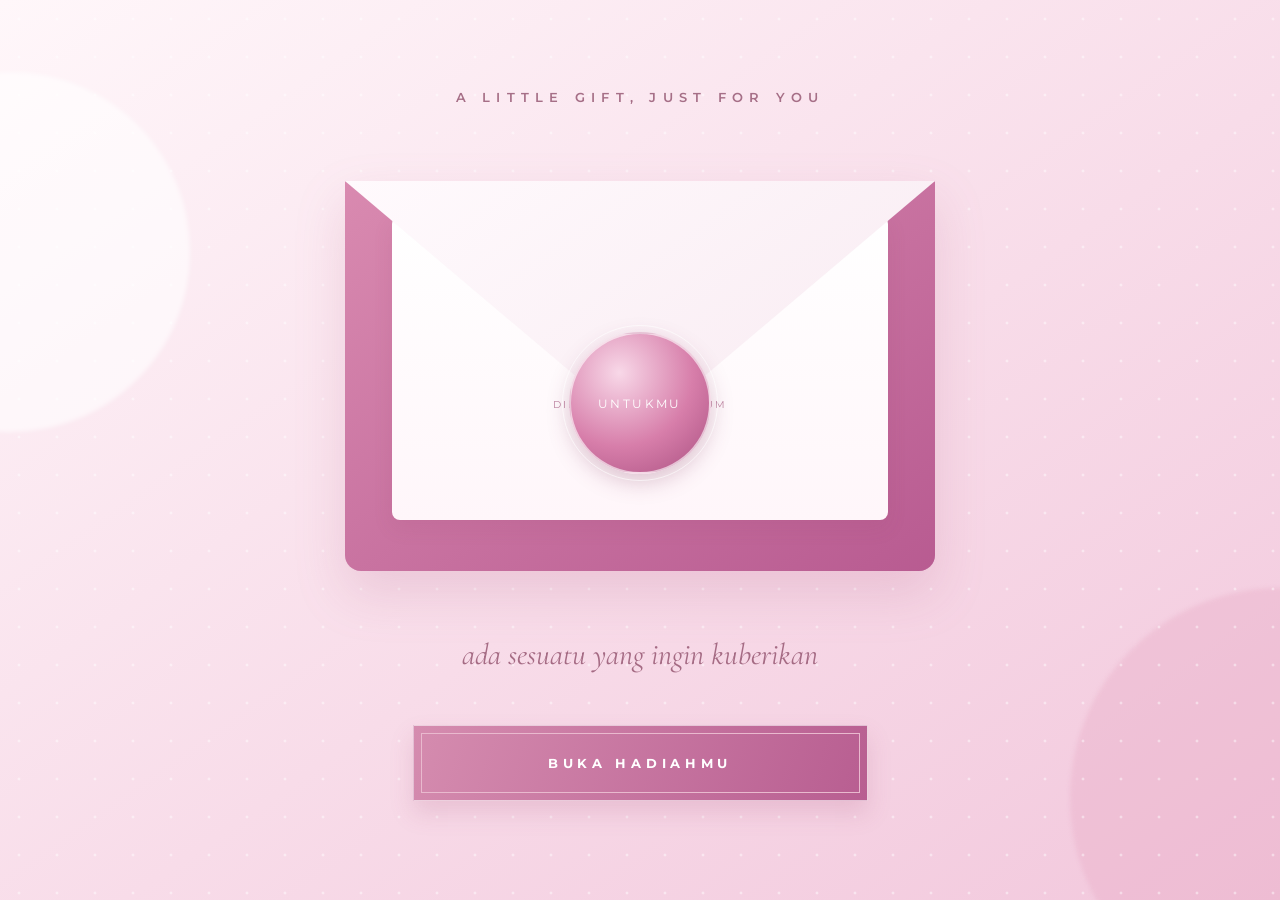
==== prank/index.html @ 8ada9871 "Add standalone pink envelope prank website" ====
<!doctype html>
<html lang="id">
<head>
<meta charset="utf-8">
<meta name="viewport" content="width=device-width,initial-scale=1,viewport-fit=cover">
<meta name="theme-color" content="#f8dce8">
<title>A Little Gift, Just for You</title>
<link rel="preconnect" href="https://fonts.googleapis.com">
<link rel="preconnect" href="https://fonts.gstatic.com" crossorigin>
<link href="https://fonts.googleapis.com/css2?family=Cormorant+Garamond:ital,wght@0,400;0,500;1,400;1,500&family=Montserrat:wght@400;500;600;700&display=swap" rel="stylesheet">
<style>
:root{--pink:#d985ad;--deep:#a94e80;--ink:#87556c;--paper:#fff8fb}
*{box-sizing:border-box}
html,body{margin:0;min-height:100%;width:100%;overflow-x:hidden}
body{font-family:Montserrat,Arial,sans-serif;color:var(--ink);background:linear-gradient(145deg,#fff7fa,#f8dce9 55%,#f2c7dc);min-height:100svh}
button{font:inherit}
.page{min-height:100svh;display:grid;place-items:center;padding:38px 20px 48px;position:relative;isolation:isolate;overflow:hidden}
.page:before,.page:after{content:"";position:absolute;z-index:-1;border-radius:50%;filter:blur(2px);pointer-events:none}
.page:before{width:360px;height:360px;left:-170px;top:8%;background:#fff9}
.page:after{width:420px;height:420px;right:-210px;bottom:-12%;background:#e7a9c455}
.glow{position:absolute;inset:0;pointer-events:none;background-image:radial-gradient(#fff 1px,transparent 1.8px);background-size:38px 38px;opacity:.45}
.wrap{width:min(590px,100%);text-align:center;position:relative;z-index:1}
.kicker{font-size:clamp(10px,2.5vw,13px);font-weight:600;letter-spacing:.48em;color:#a66f87;margin:0 0 76px 0}
.envelope{height:clamp(260px,62vw,390px);width:100%;position:relative;filter:drop-shadow(0 22px 25px #a64d7829);perspective:900px}
.env-back{position:absolute;inset:0;border-radius:0 0 16px 16px;background:linear-gradient(145deg,#e9a9c8,#bd6697);box-shadow:inset 0 0 0 1px #fff8}
.env-front{position:absolute;inset:0;border-radius:0 0 16px 16px;overflow:hidden;background:linear-gradient(145deg,#d98ab0,#b85b91);clip-path:polygon(0 0,50% 58%,100% 0,100% 100%,0 100%)}
.env-flap{position:absolute;inset:0 0 auto;height:64%;background:linear-gradient(145deg,#fffafd,#f8eaf1);clip-path:polygon(0 0,100% 0,50% 100%);transform-origin:top;transition:transform .85s cubic-bezier(.2,.75,.2,1);z-index:4;filter:drop-shadow(0 5px 4px #8e3e6920)}
.letter{position:absolute;left:8%;right:8%;top:9%;height:78%;border-radius:8px;background:linear-gradient(#fff,#fff6fa);box-shadow:0 8px 20px #8f42641c;display:flex;flex-direction:column;align-items:center;justify-content:center;gap:10px;transition:transform .9s cubic-bezier(.2,.75,.2,1);z-index:2}
.letter small{letter-spacing:.25em;font-size:9px;color:#bd83a0}
.letter strong{font:italic 34px "Cormorant Garamond",serif;color:#a9517f}
.letter span{font:10px Montserrat,sans-serif;letter-spacing:.18em;color:#bd83a0}
.seal{position:absolute;z-index:5;left:50%;top:57%;transform:translate(-50%,-50%);width:clamp(112px,20vw,142px);aspect-ratio:1;border-radius:50%;display:grid;place-items:center;color:white;font-size:12px;letter-spacing:.2em;background:radial-gradient(circle at 35% 28%,#f8d8e8,#d77eaa 55%,#a94f80);border:2px solid #fff9;outline:1px solid #fff9;outline-offset:6px;box-shadow:0 8px 22px #7d315a42;z-index:6;transition:opacity .35s,transform .5s}
.envelope.open .env-flap{transform:rotateX(180deg);z-index:1}
.envelope.open .letter{transform:translateY(-43%);transition-delay:.18s}
.envelope.open .seal{opacity:0;transform:translate(-50%,-50%) scale(.5)}
.hint{font:italic clamp(21px,5vw,30px) "Cormorant Garamond",serif;color:#a56b84;margin:65px 0 52px}
.primary{width:min(455px,100%);min-height:76px;padding:16px 22px;border:1px solid #fff9;outline:1px solid #e9b9ce;outline-offset:-9px;background:linear-gradient(110deg,#d58caf,#b85e91);box-shadow:0 12px 22px #a64e792b;color:#fff;font-size:13px;font-weight:700;letter-spacing:.36em;cursor:pointer;transition:transform .2s,filter .2s}
.primary:active{transform:translateY(2px) scale(.99)}
.primary:focus-visible,.again:focus-visible{outline:3px solid #8e3e69;outline-offset:4px}
.reveal{display:none;position:fixed;inset:0;z-index:10;place-items:center;padding:24px;background:radial-gradient(circle at 50% 40%,#fff8fc 0,#f4c6dc 50%,#d987b0 100%);opacity:0}
.reveal.show{display:grid;animation:revealIn .55s ease forwards}
@keyframes revealIn{to{opacity:1}}
.reveal-card{width:min(480px,100%);text-align:center;padding:25px 20px 28px;border:1px solid #fff9;background:#fff8fbe8;box-shadow:0 20px 55px #813b602c;border-radius:10px;transform:scale(.82) rotate(-2deg);animation:pop .65s .1s cubic-bezier(.2,1.4,.4,1) forwards}
@keyframes pop{to{transform:scale(1) rotate(0)}}
.reveal-kicker{font-size:10px;letter-spacing:.35em;color:#a56b84}
.hand{width:min(260px,70vw);height:260px;margin:8px auto 0;display:block;filter:drop-shadow(0 12px 8px #8e3e6933)}
.reveal h1{font:italic 42px "Cormorant Garamond",serif;color:#a94e80;margin:0 0 3px}
.reveal p{font-size:13px;line-height:1.7;color:#94647b;margin:0 auto 18px}
.again{border:1px solid #dca5bf;background:#fff;color:#a94e80;padding:12px 20px;font-size:10px;font-weight:700;letter-spacing:.2em;cursor:pointer}
.confetti{position:absolute;inset:0;overflow:hidden;pointer-events:none}
.confetti i{position:absolute;top:-20px;width:7px;height:13px;background:#fff;border-radius:2px;animation:fall 2.8s linear infinite}
.confetti i:nth-child(3n){background:#b75c91}.confetti i:nth-child(3n+1){background:#f5c7dc}
@keyframes fall{to{transform:translateY(110vh) rotate(720deg)}}
@media(max-width:420px){.kicker{margin-bottom:58px}.hint{margin:52px 0 42px}.primary{min-height:68px;font-size:11px}.envelope{height:270px}.reveal h1{font-size:36px}}
@media(prefers-reduced-motion:reduce){*,*:before,*:after{animation-duration:.01ms!important;animation-iteration-count:1!important;scroll-behavior:auto!important;transition-duration:.01ms!important}}
</style>
</head>
<body>
<main class="page">
 <div class="glow" aria-hidden="true"></div>
 <section class="wrap" aria-label="Hadiah rahasia">
  <p class="kicker">A LITTLE GIFT, JUST FOR YOU</p>
  <div class="envelope" id="envelope">
   <div class="env-back"></div>
   <div class="letter"><small>SEBUAH KEJUTAN KECIL</small><strong>Untukmu</strong><span>DIBUKA DENGAN SENYUM</span></div>
   <div class="env-front"></div><div class="env-flap"></div>
   <div class="seal">UNTUKMU</div>
  </div>
  <p class="hint" id="hint">ada sesuatu yang ingin kuberikan</p>
  <button class="primary" id="open" type="button">BUKA HADIAHMU</button>
 </section>
</main>
<section class="reveal" id="reveal" role="dialog" aria-modal="true" aria-labelledby="revealTitle">
 <div class="confetti" aria-hidden="true"><i style="left:5%;animation-delay:.1s"></i><i style="left:13%;animation-delay:.8s"></i><i style="left:23%;animation-delay:.4s"></i><i style="left:34%;animation-delay:1.2s"></i><i style="left:47%;animation-delay:.2s"></i><i style="left:58%;animation-delay:1s"></i><i style="left:69%;animation-delay:.5s"></i><i style="left:81%;animation-delay:1.4s"></i><i style="left:93%;animation-delay:.3s"></i></div>
 <div class="reveal-card">
  <div class="reveal-kicker">SURPRISE! TERTIPU KAMU 🤭</div>
  <svg class="hand" viewBox="0 0 260 260" role="img" aria-label="Ilustrasi tangan memberi jari tengah">
   <defs><linearGradient id="skin" x1="0" y1="0" x2="1" y2="1"><stop stop-color="#ffd8c9"/><stop offset="1" stop-color="#e99b91"/></linearGradient></defs>
   <path d="M82 226 Q65 218 62 196 L50 145 Q46 127 61 121 Q76 116 83 134 L96 165 L95 38 Q95 17 113 17 Q132 17 132 39 L133 133 L139 68 Q141 49 158 51 Q176 53 173 73 L165 139 L177 98 Q184 81 200 88 Q215 95 207 114 L190 166 L203 145 Q214 130 227 142 Q239 153 226 170 L197 220 Q185 241 160 243 L112 245 Q93 244 82 226Z" fill="url(#skin)" stroke="#b86b70" stroke-width="5" stroke-linejoin="round"/>
   <path d="M101 38 Q103 25 114 26 Q125 27 125 40" fill="none" stroke="#fff0e9" stroke-width="5" stroke-linecap="round"/>
   <path d="M143 69 Q146 59 157 61" fill="none" stroke="#fff0e9" stroke-width="4" stroke-linecap="round"/>
   <path d="M187 105 Q192 97 201 102" fill="none" stroke="#fff0e9" stroke-width="4" stroke-linecap="round"/>
   <path d="M75 144 Q81 152 84 163" fill="none" stroke="#d98983" stroke-width="4" stroke-linecap="round"/>
  </svg>
  <h1 id="revealTitle">HAHAHA KENA PRANK! 💗</h1>
  <p>Kirain dapat hadiah spesial, ya? EHH malah dapat salam satu jari. Jangan marah, bercanda doang! 😭</p>
  <button class="again" id="again" type="button">ULANGI PRANK-NYA</button>
 </div>
</section>
<script>
const envelope=document.getElementById('envelope');
const openButton=document.getElementById('open');
const reveal=document.getElementById('reveal');
const hint=document.getElementById('hint');
let opened=false;
openButton.addEventListener('click',()=>{
 if(opened)return;
 opened=true;
 envelope.classList.add('open');
 hint.textContent='sebentar... ada kejutan untukmu';
 openButton.textContent='MENYIAPKAN KEJUTAN...';
 openButton.disabled=true;
 window.setTimeout(()=>reveal.classList.add('show'),950);
});
function resetPrank(){
 reveal.classList.remove('show');
 envelope.classList.remove('open');
 hint.textContent='ada sesuatu yang ingin kuberikan';
 openButton.textContent='BUKA HADIAHMU';
 openButton.disabled=false;
 opened=false;
}
document.getElementById('again').addEventListener('click',resetPrank);
document.addEventListener('keydown',e=>{if(e.key==='Escape'&&reveal.classList.contains('show'))resetPrank()});
</script>
</body>
</html>
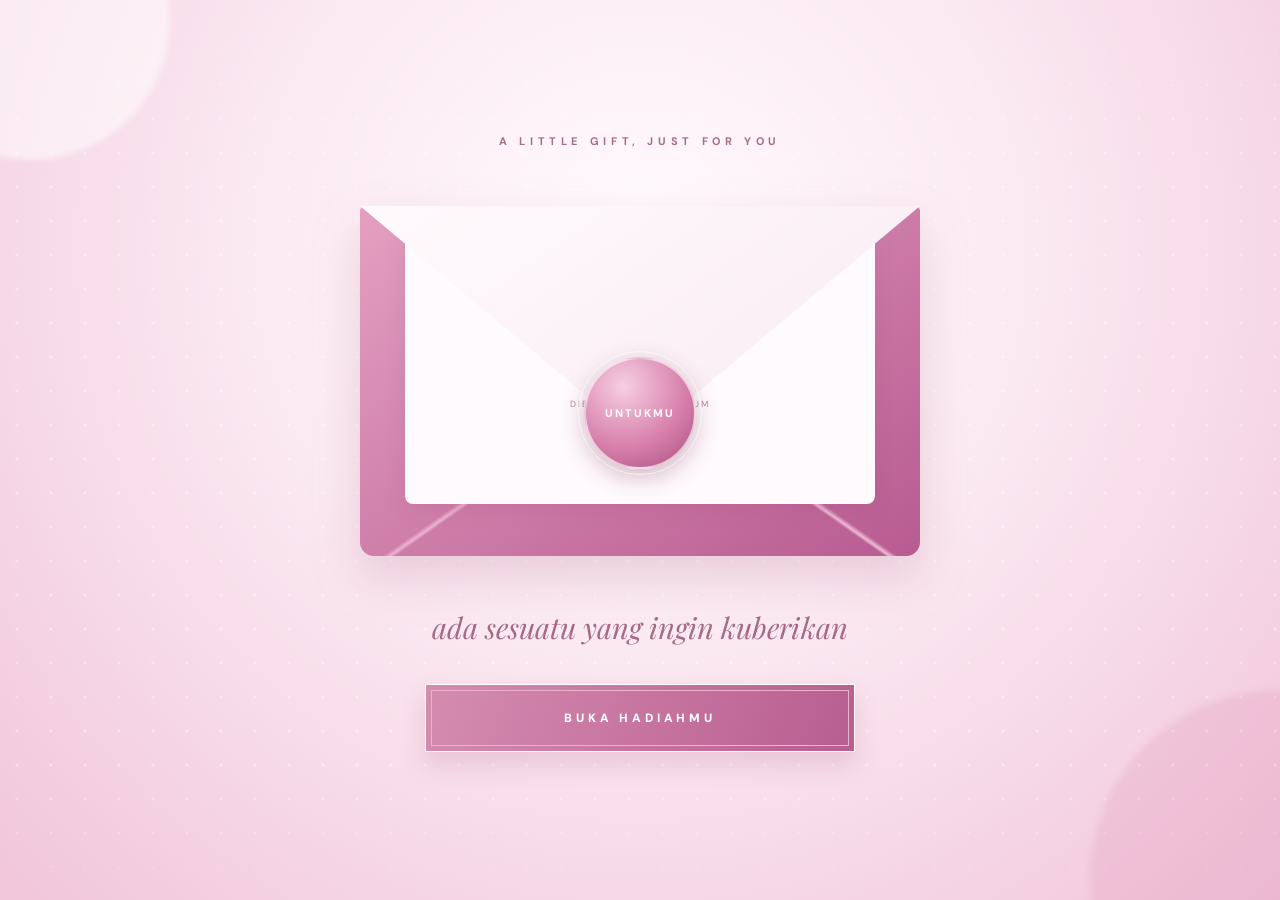
==== commit 202ee2e2: "Polish prank gift page and make reveal clearer" ====
--- a/prank/index.html
+++ b/prank/index.html
@@ -1,117 +1,64 @@
 <!doctype html>
 <html lang="id">
 <head>
-<meta charset="utf-8">
-<meta name="viewport" content="width=device-width,initial-scale=1,viewport-fit=cover">
-<meta name="theme-color" content="#f8dce8">
-<title>A Little Gift, Just for You</title>
-<link rel="preconnect" href="https://fonts.googleapis.com">
-<link rel="preconnect" href="https://fonts.gstatic.com" crossorigin>
-<link href="https://fonts.googleapis.com/css2?family=Cormorant+Garamond:ital,wght@0,400;0,500;1,400;1,500&family=Montserrat:wght@400;500;600;700&display=swap" rel="stylesheet">
+<meta charset="utf-8"><meta name="viewport" content="width=device-width,initial-scale=1,viewport-fit=cover">
+<meta name="theme-color" content="#f8dce8"><title>A Little Gift For You</title>
+<link rel="preconnect" href="https://fonts.googleapis.com"><link rel="preconnect" href="https://fonts.gstatic.com" crossorigin>
+<link href="https://fonts.googleapis.com/css2?family=DM+Sans:wght@400;500;600;700;800&family=Playfair+Display:ital,wght@0,500;0,600;1,500&display=swap" rel="stylesheet">
 <style>
-:root{--pink:#d985ad;--deep:#a94e80;--ink:#87556c;--paper:#fff8fb}
-*{box-sizing:border-box}
-html,body{margin:0;min-height:100%;width:100%;overflow-x:hidden}
-body{font-family:Montserrat,Arial,sans-serif;color:var(--ink);background:linear-gradient(145deg,#fff7fa,#f8dce9 55%,#f2c7dc);min-height:100svh}
-button{font:inherit}
-.page{min-height:100svh;display:grid;place-items:center;padding:38px 20px 48px;position:relative;isolation:isolate;overflow:hidden}
-.page:before,.page:after{content:"";position:absolute;z-index:-1;border-radius:50%;filter:blur(2px);pointer-events:none}
-.page:before{width:360px;height:360px;left:-170px;top:8%;background:#fff9}
-.page:after{width:420px;height:420px;right:-210px;bottom:-12%;background:#e7a9c455}
-.glow{position:absolute;inset:0;pointer-events:none;background-image:radial-gradient(#fff 1px,transparent 1.8px);background-size:38px 38px;opacity:.45}
-.wrap{width:min(590px,100%);text-align:center;position:relative;z-index:1}
-.kicker{font-size:clamp(10px,2.5vw,13px);font-weight:600;letter-spacing:.48em;color:#a66f87;margin:0 0 76px 0}
-.envelope{height:clamp(260px,62vw,390px);width:100%;position:relative;filter:drop-shadow(0 22px 25px #a64d7829);perspective:900px}
-.env-back{position:absolute;inset:0;border-radius:0 0 16px 16px;background:linear-gradient(145deg,#e9a9c8,#bd6697);box-shadow:inset 0 0 0 1px #fff8}
-.env-front{position:absolute;inset:0;border-radius:0 0 16px 16px;overflow:hidden;background:linear-gradient(145deg,#d98ab0,#b85b91);clip-path:polygon(0 0,50% 58%,100% 0,100% 100%,0 100%)}
-.env-flap{position:absolute;inset:0 0 auto;height:64%;background:linear-gradient(145deg,#fffafd,#f8eaf1);clip-path:polygon(0 0,100% 0,50% 100%);transform-origin:top;transition:transform .85s cubic-bezier(.2,.75,.2,1);z-index:4;filter:drop-shadow(0 5px 4px #8e3e6920)}
-.letter{position:absolute;left:8%;right:8%;top:9%;height:78%;border-radius:8px;background:linear-gradient(#fff,#fff6fa);box-shadow:0 8px 20px #8f42641c;display:flex;flex-direction:column;align-items:center;justify-content:center;gap:10px;transition:transform .9s cubic-bezier(.2,.75,.2,1);z-index:2}
-.letter small{letter-spacing:.25em;font-size:9px;color:#bd83a0}
-.letter strong{font:italic 34px "Cormorant Garamond",serif;color:#a9517f}
-.letter span{font:10px Montserrat,sans-serif;letter-spacing:.18em;color:#bd83a0}
-.seal{position:absolute;z-index:5;left:50%;top:57%;transform:translate(-50%,-50%);width:clamp(112px,20vw,142px);aspect-ratio:1;border-radius:50%;display:grid;place-items:center;color:white;font-size:12px;letter-spacing:.2em;background:radial-gradient(circle at 35% 28%,#f8d8e8,#d77eaa 55%,#a94f80);border:2px solid #fff9;outline:1px solid #fff9;outline-offset:6px;box-shadow:0 8px 22px #7d315a42;z-index:6;transition:opacity .35s,transform .5s}
-.envelope.open .env-flap{transform:rotateX(180deg);z-index:1}
-.envelope.open .letter{transform:translateY(-43%);transition-delay:.18s}
-.envelope.open .seal{opacity:0;transform:translate(-50%,-50%) scale(.5)}
-.hint{font:italic clamp(21px,5vw,30px) "Cormorant Garamond",serif;color:#a56b84;margin:65px 0 52px}
-.primary{width:min(455px,100%);min-height:76px;padding:16px 22px;border:1px solid #fff9;outline:1px solid #e9b9ce;outline-offset:-9px;background:linear-gradient(110deg,#d58caf,#b85e91);box-shadow:0 12px 22px #a64e792b;color:#fff;font-size:13px;font-weight:700;letter-spacing:.36em;cursor:pointer;transition:transform .2s,filter .2s}
-.primary:active{transform:translateY(2px) scale(.99)}
-.primary:focus-visible,.again:focus-visible{outline:3px solid #8e3e69;outline-offset:4px}
-.reveal{display:none;position:fixed;inset:0;z-index:10;place-items:center;padding:24px;background:radial-gradient(circle at 50% 40%,#fff8fc 0,#f4c6dc 50%,#d987b0 100%);opacity:0}
-.reveal.show{display:grid;animation:revealIn .55s ease forwards}
-@keyframes revealIn{to{opacity:1}}
-.reveal-card{width:min(480px,100%);text-align:center;padding:25px 20px 28px;border:1px solid #fff9;background:#fff8fbe8;box-shadow:0 20px 55px #813b602c;border-radius:10px;transform:scale(.82) rotate(-2deg);animation:pop .65s .1s cubic-bezier(.2,1.4,.4,1) forwards}
-@keyframes pop{to{transform:scale(1) rotate(0)}}
-.reveal-kicker{font-size:10px;letter-spacing:.35em;color:#a56b84}
-.hand{width:min(260px,70vw);height:260px;margin:8px auto 0;display:block;filter:drop-shadow(0 12px 8px #8e3e6933)}
-.reveal h1{font:italic 42px "Cormorant Garamond",serif;color:#a94e80;margin:0 0 3px}
-.reveal p{font-size:13px;line-height:1.7;color:#94647b;margin:0 auto 18px}
-.again{border:1px solid #dca5bf;background:#fff;color:#a94e80;padding:12px 20px;font-size:10px;font-weight:700;letter-spacing:.2em;cursor:pointer}
-.confetti{position:absolute;inset:0;overflow:hidden;pointer-events:none}
-.confetti i{position:absolute;top:-20px;width:7px;height:13px;background:#fff;border-radius:2px;animation:fall 2.8s linear infinite}
-.confetti i:nth-child(3n){background:#b75c91}.confetti i:nth-child(3n+1){background:#f5c7dc}
-@keyframes fall{to{transform:translateY(110vh) rotate(720deg)}}
-@media(max-width:420px){.kicker{margin-bottom:58px}.hint{margin:52px 0 42px}.primary{min-height:68px;font-size:11px}.envelope{height:270px}.reveal h1{font-size:36px}}
-@media(prefers-reduced-motion:reduce){*,*:before,*:after{animation-duration:.01ms!important;animation-iteration-count:1!important;scroll-behavior:auto!important;transition-duration:.01ms!important}}
-</style>
-</head>
+:root{--rose:#d77eaa;--berry:#9c3f70;--ink:#75465d}
+*{box-sizing:border-box}html,body{margin:0;min-height:100%;width:100%}body{font-family:"DM Sans",sans-serif;color:var(--ink);background:#f8dce8;overflow-x:hidden}button{font:inherit}
+.page{min-height:100svh;display:grid;place-items:center;padding:38px 22px 52px;position:relative;overflow:hidden;background:radial-gradient(ellipse at 50% 28%,#fffafd 0,#fbeaf2 42%,#f1c5da 100%)}
+.page:before,.page:after{content:"";position:absolute;border-radius:50%;pointer-events:none;background:#fff8;filter:blur(3px)}.page:before{width:280px;height:280px;top:-120px;left:-110px}.page:after{width:380px;height:380px;right:-190px;bottom:-170px;background:#d985ad33}
+.sparkles{position:absolute;inset:0;opacity:.42;background-image:radial-gradient(#fff 1.2px,transparent 1.8px);background-size:34px 34px;mask-image:linear-gradient(transparent,#000 20%,#000 85%,transparent)}
+.wrap{position:relative;width:min(560px,100%);text-align:center;z-index:1}
+.kicker{font-size:11px;letter-spacing:.42em;font-weight:700;color:#a66b87;margin:0 0 58px}
+.envelope{height:clamp(245px,64vw,350px);position:relative;perspective:1000px;filter:drop-shadow(0 22px 24px #98466b30)}
+.env-body{position:absolute;inset:0;border-radius:5px 5px 14px 14px;background:linear-gradient(145deg,#e4a0c1,#b85b91);overflow:hidden}
+.env-body:before{content:"";position:absolute;inset:0;background:linear-gradient(35deg,transparent 49.5%,#f4c5db 50%,transparent 50.7%),linear-gradient(-35deg,transparent 49.5%,#f0bad4 50%,transparent 50.7%);opacity:.9}
+.env-flap{position:absolute;inset:0 0 auto;height:67%;background:linear-gradient(145deg,#fffafd,#f8eaf1);clip-path:polygon(0 0,100% 0,50% 100%);transform-origin:top;transition:transform .8s cubic-bezier(.2,.75,.2,1);z-index:4;filter:drop-shadow(0 5px 5px #87375d25)}
+.letter{position:absolute;z-index:2;left:8%;right:8%;top:7%;height:78%;border-radius:8px;background:#fffafd;box-shadow:0 5px 20px #87375d20;display:flex;align-items:center;justify-content:center;flex-direction:column;gap:8px;transition:transform .8s .12s cubic-bezier(.2,.75,.2,1)}
+.letter small{font-size:9px;letter-spacing:.28em;color:#bd83a0}.letter strong{font:italic 34px "Playfair Display",serif;color:#a94e80}.letter span{font-size:9px;letter-spacing:.2em;color:#bd83a0}
+.seal{position:absolute;z-index:5;left:50%;top:59%;transform:translate(-50%,-50%);width:112px;aspect-ratio:1;border-radius:50%;display:grid;place-items:center;color:#fff;font-size:11px;font-weight:700;letter-spacing:.17em;background:radial-gradient(circle at 35% 25%,#f6cfe2,#d77eaa 58%,#a94e80);border:2px solid #fff9;outline:1px solid #fff9;outline-offset:5px;box-shadow:0 8px 24px #79335455;transition:.4s}
+.envelope.open .env-flap{transform:rotateX(180deg);z-index:1}.envelope.open .letter{transform:translateY(-42%)}.envelope.open .seal{opacity:0;transform:translate(-50%,-50%) scale(.4)}
+.hint{font:italic clamp(21px,5vw,29px) "Playfair Display",serif;color:#a56b84;margin:52px 0 38px}
+.primary{width:min(430px,100%);min-height:68px;padding:15px 20px;border:1px solid #fff;outline:1px solid #e7b4cc;outline-offset:-7px;background:linear-gradient(110deg,#d58caf,#b85e91);box-shadow:0 12px 24px #a64e7930;color:white;font-size:12px;font-weight:800;letter-spacing:.32em;cursor:pointer;transition:transform .2s,filter .2s}
+.primary:active{transform:translateY(2px)}button:focus-visible{outline:3px solid #7e3158;outline-offset:4px}
+.reveal{display:none;position:fixed;inset:0;z-index:10;place-items:center;padding:20px;background:radial-gradient(ellipse at 50% 20%,#efb2d0 0,#b65388 48%,#55213f 100%);opacity:0;overflow:auto}
+.reveal.show{display:grid;animation:fade .35s ease forwards}@keyframes fade{to{opacity:1}}
+.reveal:before{content:"";position:absolute;inset:0;opacity:.18;background-image:radial-gradient(#fff 1px,transparent 1.5px);background-size:27px 27px}
+.card{position:relative;width:min(430px,100%);padding:28px 23px 25px;text-align:center;border-radius:26px;background:linear-gradient(155deg,#fffafd,#ffeaf3);border:1px solid #ffffffc9;box-shadow:0 28px 80px #39132e66;transform:translateY(24px) scale(.92);animation:pop .55s .08s cubic-bezier(.2,1.25,.4,1) forwards}
+@keyframes pop{to{transform:translateY(0) scale(1)}}
+.topline{display:inline-block;padding:8px 13px;border-radius:99px;background:#f8dce9;color:#a64d7b;font-size:9px;font-weight:800;letter-spacing:.23em}
+.hand{font-family:system-ui,sans-serif;font-size:clamp(112px,34vw,158px);line-height:1.35;margin:8px auto 2px;filter:drop-shadow(0 12px 8px #a64d7930);animation:wiggle 1.2s .6s ease-in-out both}
+@keyframes wiggle{0%,100%{transform:rotate(0)}25%{transform:rotate(-12deg) scale(1.06)}55%{transform:rotate(10deg) scale(1.08)}}
+.card h1{font:600 clamp(31px,8vw,43px)/1.08 "Playfair Display",serif;color:#9d3f70;margin:2px 0 12px}
+.card h1 span{display:block;font-style:italic}
+.card p{font-size:13px;line-height:1.75;color:#876477;margin:0 auto 20px;max-width:310px}
+.again{border:0;border-radius:12px;padding:15px 22px;width:100%;background:linear-gradient(110deg,#d77eaa,#a94378);color:white;font-size:11px;font-weight:800;letter-spacing:.19em;box-shadow:0 9px 18px #a64e7930;cursor:pointer}
+.tiny{font-size:9px;color:#b78a9f;margin:14px 0 0;letter-spacing:.08em}
+.confetti{position:absolute;inset:0;overflow:hidden;pointer-events:none}.confetti i{position:absolute;top:-18px;width:7px;height:13px;border-radius:3px;background:#fff;animation:fall 2.8s linear infinite}.confetti i:nth-child(3n){background:#ffb5d5}.confetti i:nth-child(3n+1){background:#ffd86e}
+@keyframes fall{to{transform:translateY(110vh) rotate(650deg)}}
+@media(max-height:700px){.card{padding:18px 20px}.hand{font-size:105px;margin:0}.card h1{font-size:32px}.card p{margin-bottom:13px}}
+@media(prefers-reduced-motion:reduce){*,*:before,*:after{animation-duration:.01ms!important;animation-iteration-count:1!important;transition-duration:.01ms!important}}
+</style></head>
 <body>
-<main class="page">
- <div class="glow" aria-hidden="true"></div>
- <section class="wrap" aria-label="Hadiah rahasia">
-  <p class="kicker">A LITTLE GIFT, JUST FOR YOU</p>
-  <div class="envelope" id="envelope">
-   <div class="env-back"></div>
-   <div class="letter"><small>SEBUAH KEJUTAN KECIL</small><strong>Untukmu</strong><span>DIBUKA DENGAN SENYUM</span></div>
-   <div class="env-front"></div><div class="env-flap"></div>
-   <div class="seal">UNTUKMU</div>
-  </div>
-  <p class="hint" id="hint">ada sesuatu yang ingin kuberikan</p>
-  <button class="primary" id="open" type="button">BUKA HADIAHMU</button>
- </section>
-</main>
+<main class="page"><div class="sparkles" aria-hidden="true"></div><section class="wrap">
+<p class="kicker">A LITTLE GIFT, JUST FOR YOU</p>
+<div class="envelope" id="envelope"><div class="env-body"></div><div class="letter"><small>SEBUAH KEJUTAN KECIL</small><strong>Untukmu</strong><span>DIBUKA DENGAN SENYUM</span></div><div class="env-flap"></div><div class="seal">UNTUKMU</div></div>
+<p class="hint" id="hint">ada sesuatu yang ingin kuberikan</p><button class="primary" id="open" type="button">BUKA HADIAHMU</button>
+</section></main>
 <section class="reveal" id="reveal" role="dialog" aria-modal="true" aria-labelledby="revealTitle">
- <div class="confetti" aria-hidden="true"><i style="left:5%;animation-delay:.1s"></i><i style="left:13%;animation-delay:.8s"></i><i style="left:23%;animation-delay:.4s"></i><i style="left:34%;animation-delay:1.2s"></i><i style="left:47%;animation-delay:.2s"></i><i style="left:58%;animation-delay:1s"></i><i style="left:69%;animation-delay:.5s"></i><i style="left:81%;animation-delay:1.4s"></i><i style="left:93%;animation-delay:.3s"></i></div>
- <div class="reveal-card">
-  <div class="reveal-kicker">SURPRISE! TERTIPU KAMU 🤭</div>
-  <svg class="hand" viewBox="0 0 260 260" role="img" aria-label="Ilustrasi tangan memberi jari tengah">
-   <defs><linearGradient id="skin" x1="0" y1="0" x2="1" y2="1"><stop stop-color="#ffd8c9"/><stop offset="1" stop-color="#e99b91"/></linearGradient></defs>
-   <path d="M82 226 Q65 218 62 196 L50 145 Q46 127 61 121 Q76 116 83 134 L96 165 L95 38 Q95 17 113 17 Q132 17 132 39 L133 133 L139 68 Q141 49 158 51 Q176 53 173 73 L165 139 L177 98 Q184 81 200 88 Q215 95 207 114 L190 166 L203 145 Q214 130 227 142 Q239 153 226 170 L197 220 Q185 241 160 243 L112 245 Q93 244 82 226Z" fill="url(#skin)" stroke="#b86b70" stroke-width="5" stroke-linejoin="round"/>
-   <path d="M101 38 Q103 25 114 26 Q125 27 125 40" fill="none" stroke="#fff0e9" stroke-width="5" stroke-linecap="round"/>
-   <path d="M143 69 Q146 59 157 61" fill="none" stroke="#fff0e9" stroke-width="4" stroke-linecap="round"/>
-   <path d="M187 105 Q192 97 201 102" fill="none" stroke="#fff0e9" stroke-width="4" stroke-linecap="round"/>
-   <path d="M75 144 Q81 152 84 163" fill="none" stroke="#d98983" stroke-width="4" stroke-linecap="round"/>
-  </svg>
-  <h1 id="revealTitle">HAHAHA KENA PRANK! 💗</h1>
-  <p>Kirain dapat hadiah spesial, ya? EHH malah dapat salam satu jari. Jangan marah, bercanda doang! 😭</p>
-  <button class="again" id="again" type="button">ULANGI PRANK-NYA</button>
- </div>
+<div class="confetti" aria-hidden="true"><i style="left:5%;animation-delay:.1s"></i><i style="left:15%;animation-delay:.8s"></i><i style="left:25%;animation-delay:.4s"></i><i style="left:36%;animation-delay:1.2s"></i><i style="left:48%;animation-delay:.2s"></i><i style="left:59%;animation-delay:1s"></i><i style="left:70%;animation-delay:.5s"></i><i style="left:82%;animation-delay:1.4s"></i><i style="left:94%;animation-delay:.3s"></i></div>
+<div class="card"><div class="topline">PLOT TWIST • KAMU TERTIPU 🤭</div><div class="hand" role="img" aria-label="Jari tengah">🖕</div>
+<h1 id="revealTitle">HAHAHA <span>KENA PRANK!</span></h1>
+<p>Kirain dapat hadiah spesial, ya? EHH malah dapat salam satu jari. Jangan marah, bercanda doang! 😭💗</p>
+<button class="again" id="again" type="button">↻ &nbsp; ULANGI PRANK-NYA</button><div class="tiny">JANGAN DIANGGAP SERIUS, INI CUMA BERCANDA ♡</div></div>
 </section>
 <script>
-const envelope=document.getElementById('envelope');
-const openButton=document.getElementById('open');
-const reveal=document.getElementById('reveal');
-const hint=document.getElementById('hint');
-let opened=false;
-openButton.addEventListener('click',()=>{
- if(opened)return;
- opened=true;
- envelope.classList.add('open');
- hint.textContent='sebentar... ada kejutan untukmu';
- openButton.textContent='MENYIAPKAN KEJUTAN...';
- openButton.disabled=true;
- window.setTimeout(()=>reveal.classList.add('show'),950);
-});
-function resetPrank(){
- reveal.classList.remove('show');
- envelope.classList.remove('open');
- hint.textContent='ada sesuatu yang ingin kuberikan';
- openButton.textContent='BUKA HADIAHMU';
- openButton.disabled=false;
- opened=false;
-}
+const envelope=document.getElementById('envelope'),openButton=document.getElementById('open'),reveal=document.getElementById('reveal'),hint=document.getElementById('hint');let opened=false,timer;
+openButton.addEventListener('click',()=>{if(opened)return;opened=true;envelope.classList.add('open');hint.textContent='sebentar... ada kejutan untukmu';openButton.textContent='MENYIAPKAN KEJUTAN...';openButton.disabled=true;timer=window.setTimeout(()=>reveal.classList.add('show'),900)});
+function resetPrank(){clearTimeout(timer);reveal.classList.remove('show');envelope.classList.remove('open');hint.textContent='ada sesuatu yang ingin kuberikan';openButton.textContent='BUKA HADIAHMU';openButton.disabled=false;opened=false}
 document.getElementById('again').addEventListener('click',resetPrank);
 document.addEventListener('keydown',e=>{if(e.key==='Escape'&&reveal.classList.contains('show'))resetPrank()});
-</script>
-</body>
-</html>+</script></body></html>
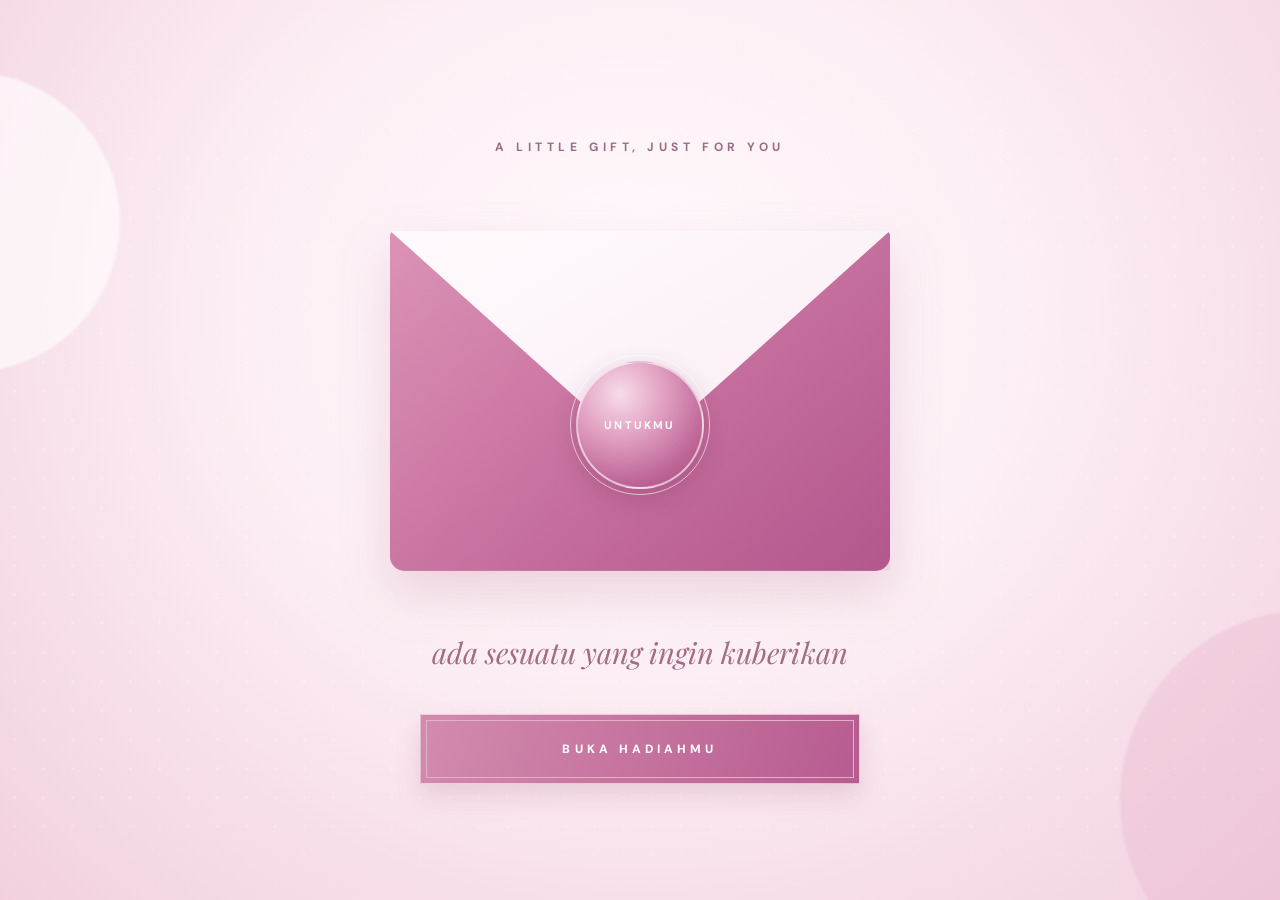
==== commit dcd59804: "Rebuild envelope layers and fix hidden letter on mobile" ====
--- a/prank/index.html
+++ b/prank/index.html
@@ -1,31 +1,47 @@
 <!doctype html>
 <html lang="id">
 <head>
-<meta charset="utf-8"><meta name="viewport" content="width=device-width,initial-scale=1,viewport-fit=cover">
-<meta name="theme-color" content="#f8dce8"><title>A Little Gift For You</title>
-<link rel="preconnect" href="https://fonts.googleapis.com"><link rel="preconnect" href="https://fonts.gstatic.com" crossorigin>
+<meta charset="utf-8">
+<meta name="viewport" content="width=device-width,initial-scale=1,viewport-fit=cover">
+<meta name="theme-color" content="#f8e5ed">
+<title>A Little Gift, Just for You</title>
+<link rel="preconnect" href="https://fonts.googleapis.com">
+<link rel="preconnect" href="https://fonts.gstatic.com" crossorigin>
 <link href="https://fonts.googleapis.com/css2?family=DM+Sans:wght@400;500;600;700;800&family=Playfair+Display:ital,wght@0,500;0,600;1,500&display=swap" rel="stylesheet">
 <style>
-:root{--rose:#d77eaa;--berry:#9c3f70;--ink:#75465d}
-*{box-sizing:border-box}html,body{margin:0;min-height:100%;width:100%}body{font-family:"DM Sans",sans-serif;color:var(--ink);background:#f8dce8;overflow-x:hidden}button{font:inherit}
-.page{min-height:100svh;display:grid;place-items:center;padding:38px 22px 52px;position:relative;overflow:hidden;background:radial-gradient(ellipse at 50% 28%,#fffafd 0,#fbeaf2 42%,#f1c5da 100%)}
-.page:before,.page:after{content:"";position:absolute;border-radius:50%;pointer-events:none;background:#fff8;filter:blur(3px)}.page:before{width:280px;height:280px;top:-120px;left:-110px}.page:after{width:380px;height:380px;right:-190px;bottom:-170px;background:#d985ad33}
-.sparkles{position:absolute;inset:0;opacity:.42;background-image:radial-gradient(#fff 1.2px,transparent 1.8px);background-size:34px 34px;mask-image:linear-gradient(transparent,#000 20%,#000 85%,transparent)}
-.wrap{position:relative;width:min(560px,100%);text-align:center;z-index:1}
-.kicker{font-size:11px;letter-spacing:.42em;font-weight:700;color:#a66b87;margin:0 0 58px}
-.envelope{height:clamp(245px,64vw,350px);position:relative;perspective:1000px;filter:drop-shadow(0 22px 24px #98466b30)}
-.env-body{position:absolute;inset:0;border-radius:5px 5px 14px 14px;background:linear-gradient(145deg,#e4a0c1,#b85b91);overflow:hidden}
-.env-body:before{content:"";position:absolute;inset:0;background:linear-gradient(35deg,transparent 49.5%,#f4c5db 50%,transparent 50.7%),linear-gradient(-35deg,transparent 49.5%,#f0bad4 50%,transparent 50.7%);opacity:.9}
-.env-flap{position:absolute;inset:0 0 auto;height:67%;background:linear-gradient(145deg,#fffafd,#f8eaf1);clip-path:polygon(0 0,100% 0,50% 100%);transform-origin:top;transition:transform .8s cubic-bezier(.2,.75,.2,1);z-index:4;filter:drop-shadow(0 5px 5px #87375d25)}
-.letter{position:absolute;z-index:2;left:8%;right:8%;top:7%;height:78%;border-radius:8px;background:#fffafd;box-shadow:0 5px 20px #87375d20;display:flex;align-items:center;justify-content:center;flex-direction:column;gap:8px;transition:transform .8s .12s cubic-bezier(.2,.75,.2,1)}
-.letter small{font-size:9px;letter-spacing:.28em;color:#bd83a0}.letter strong{font:italic 34px "Playfair Display",serif;color:#a94e80}.letter span{font-size:9px;letter-spacing:.2em;color:#bd83a0}
-.seal{position:absolute;z-index:5;left:50%;top:59%;transform:translate(-50%,-50%);width:112px;aspect-ratio:1;border-radius:50%;display:grid;place-items:center;color:#fff;font-size:11px;font-weight:700;letter-spacing:.17em;background:radial-gradient(circle at 35% 25%,#f6cfe2,#d77eaa 58%,#a94e80);border:2px solid #fff9;outline:1px solid #fff9;outline-offset:5px;box-shadow:0 8px 24px #79335455;transition:.4s}
-.envelope.open .env-flap{transform:rotateX(180deg);z-index:1}.envelope.open .letter{transform:translateY(-42%)}.envelope.open .seal{opacity:0;transform:translate(-50%,-50%) scale(.4)}
-.hint{font:italic clamp(21px,5vw,29px) "Playfair Display",serif;color:#a56b84;margin:52px 0 38px}
-.primary{width:min(430px,100%);min-height:68px;padding:15px 20px;border:1px solid #fff;outline:1px solid #e7b4cc;outline-offset:-7px;background:linear-gradient(110deg,#d58caf,#b85e91);box-shadow:0 12px 24px #a64e7930;color:white;font-size:12px;font-weight:800;letter-spacing:.32em;cursor:pointer;transition:transform .2s,filter .2s}
-.primary:active{transform:translateY(2px)}button:focus-visible{outline:3px solid #7e3158;outline-offset:4px}
+:root{--rose:#c76e9c;--rose-dark:#a64b7c;--rose-light:#f5d7e5;--ink:#89566f}
+*{box-sizing:border-box}
+html,body{margin:0;min-height:100%;width:100%}
+body{font-family:"DM Sans",sans-serif;color:var(--ink);background:#f8e5ed;overflow-x:hidden}
+button{font:inherit}
+.page{min-height:100svh;display:flex;align-items:center;justify-content:center;padding:clamp(30px,7vh,70px) 22px max(42px,env(safe-area-inset-bottom));position:relative;overflow:hidden;background:radial-gradient(ellipse at 50% 35%,#fffafd 0,#fceef4 44%,#f2d0e0 100%)}
+.page:before,.page:after{content:"";position:absolute;border-radius:50%;pointer-events:none;filter:blur(1px)}
+.page:before{width:300px;height:300px;left:-180px;top:8%;background:#fff9}
+.page:after{width:380px;height:380px;right:-220px;bottom:-10%;background:#e8b2cc55}
+.grain{position:absolute;inset:0;pointer-events:none;opacity:.26;background-image:radial-gradient(#fff 1px,transparent 1.7px);background-size:29px 29px;mask-image:linear-gradient(transparent,#000 18%,#000 88%,transparent)}
+.wrap{width:min(540px,100%);text-align:center;position:relative;z-index:1}
+.kicker{margin:0 0 clamp(42px,8vh,76px);font-size:clamp(10px,2.7vw,12px);font-weight:700;letter-spacing:.38em;line-height:1.8;color:#9d6a83}
+.envelope{width:min(500px,88vw);height:clamp(245px,64vw,340px);margin:auto;position:relative;perspective:1100px;filter:drop-shadow(0 22px 25px #98466b2c)}
+.env-back{position:absolute;inset:0;border-radius:5px 5px 15px 15px;background:linear-gradient(145deg,#df98b9,#b85b90);box-shadow:inset 0 0 0 1px #ffffff55}
+.letter{position:absolute;z-index:2;left:8%;right:8%;top:7%;height:82%;border-radius:8px;background:linear-gradient(150deg,#fff,#fff5fa);box-shadow:0 5px 18px #87375d20;display:flex;flex-direction:column;align-items:center;justify-content:center;gap:9px;transform:translateY(8%);transition:transform .9s cubic-bezier(.2,.75,.2,1)}
+.letter small{font-size:9px;font-weight:700;letter-spacing:.25em;color:#c18aa4}
+.letter strong{font:italic 34px "Playfair Display",serif;color:#a64b7c}
+.letter span{font-size:9px;letter-spacing:.16em;color:#bd83a0}
+.env-pocket{position:absolute;z-index:4;inset:0;border-radius:5px 5px 15px 15px;background:linear-gradient(145deg,#d98ab0,#b75a90);clip-path:polygon(0 0,50% 57%,100% 0,100% 100%,0 100%)}
+.env-pocket:after{content:"";position:absolute;inset:0;background:linear-gradient(115deg,#ffffff12,transparent 45%,#762d5810)}
+.env-flap{position:absolute;z-index:5;left:0;right:0;top:0;height:66%;background:linear-gradient(150deg,#fffafd 0%,#f9edf3 100%);clip-path:polygon(0 0,100% 0,50% 100%);transform-origin:top center;transition:transform .85s cubic-bezier(.2,.75,.2,1);filter:drop-shadow(0 7px 5px #82365d20);backface-visibility:visible}
+.seal{position:absolute;z-index:7;left:50%;top:57%;transform:translate(-50%,-50%);width:clamp(104px,22vw,128px);aspect-ratio:1;border-radius:50%;display:grid;place-items:center;color:#fff;font-size:11px;font-weight:700;letter-spacing:.2em;background:radial-gradient(circle at 34% 25%,#f8dce9 0,#df9cbe 38%,#bd6597 72%,#a64b7c 100%);border:2px solid #fff9;outline:1px solid #fff9;outline-offset:5px;box-shadow:0 9px 24px #7430524a;transition:opacity .3s,transform .45s}
+.envelope.open .env-flap{transform:rotateX(180deg);z-index:1}
+.envelope.open .letter{transform:translateY(-38%)}
+.envelope.open .seal{opacity:0;transform:translate(-50%,-50%) scale(.5)}
+.hint{font:italic clamp(21px,5.2vw,29px) "Playfair Display",serif;color:#a36b84;margin:clamp(44px,7vh,62px) 0 clamp(30px,5vh,43px)}
+.primary{width:min(440px,100%);min-height:70px;padding:16px 22px;border:1px solid #fff9;outline:1px solid #e4b0c8;outline-offset:-7px;background:linear-gradient(110deg,#d38bad,#b75b90);box-shadow:0 12px 24px #a64e792d;color:#fff;font-size:12px;font-weight:800;letter-spacing:.34em;cursor:pointer;transition:transform .2s,filter .2s}
+.primary:active{transform:translateY(2px)}
+.primary:disabled{opacity:.75;cursor:wait}
+button:focus-visible{outline:3px solid #7e3158;outline-offset:4px}
 .reveal{display:none;position:fixed;inset:0;z-index:10;place-items:center;padding:20px;background:radial-gradient(ellipse at 50% 20%,#efb2d0 0,#b65388 48%,#55213f 100%);opacity:0;overflow:auto}
-.reveal.show{display:grid;animation:fade .35s ease forwards}@keyframes fade{to{opacity:1}}
+.reveal.show{display:grid;animation:fade .35s ease forwards}
+@keyframes fade{to{opacity:1}}
 .reveal:before{content:"";position:absolute;inset:0;opacity:.18;background-image:radial-gradient(#fff 1px,transparent 1.5px);background-size:27px 27px}
 .card{position:relative;width:min(430px,100%);padding:28px 23px 25px;text-align:center;border-radius:26px;background:linear-gradient(155deg,#fffafd,#ffeaf3);border:1px solid #ffffffc9;box-shadow:0 28px 80px #39132e66;transform:translateY(24px) scale(.92);animation:pop .55s .08s cubic-bezier(.2,1.25,.4,1) forwards}
 @keyframes pop{to{transform:translateY(0) scale(1)}}
@@ -37,17 +53,31 @@
 .card p{font-size:13px;line-height:1.75;color:#876477;margin:0 auto 20px;max-width:310px}
 .again{border:0;border-radius:12px;padding:15px 22px;width:100%;background:linear-gradient(110deg,#d77eaa,#a94378);color:white;font-size:11px;font-weight:800;letter-spacing:.19em;box-shadow:0 9px 18px #a64e7930;cursor:pointer}
 .tiny{font-size:9px;color:#b78a9f;margin:14px 0 0;letter-spacing:.08em}
-.confetti{position:absolute;inset:0;overflow:hidden;pointer-events:none}.confetti i{position:absolute;top:-18px;width:7px;height:13px;border-radius:3px;background:#fff;animation:fall 2.8s linear infinite}.confetti i:nth-child(3n){background:#ffb5d5}.confetti i:nth-child(3n+1){background:#ffd86e}
+.confetti{position:absolute;inset:0;overflow:hidden;pointer-events:none}
+.confetti i{position:absolute;top:-18px;width:7px;height:13px;border-radius:3px;background:#fff;animation:fall 2.8s linear infinite}
+.confetti i:nth-child(3n){background:#ffb5d5}.confetti i:nth-child(3n+1){background:#ffd86e}
 @keyframes fall{to{transform:translateY(110vh) rotate(650deg)}}
-@media(max-height:700px){.card{padding:18px 20px}.hand{font-size:105px;margin:0}.card h1{font-size:32px}.card p{margin-bottom:13px}}
+@media(max-height:720px){.page{padding-top:25px}.kicker{margin-bottom:32px}.envelope{height:clamp(220px,48vh,290px)}.hint{margin:30px 0 24px}.primary{min-height:60px}}
+@media(max-width:390px){.kicker{letter-spacing:.3em}.envelope{width:90vw;height:250px}.hint{font-size:22px}.primary{font-size:11px}}
 @media(prefers-reduced-motion:reduce){*,*:before,*:after{animation-duration:.01ms!important;animation-iteration-count:1!important;transition-duration:.01ms!important}}
-</style></head>
+</style>
+</head>
 <body>
-<main class="page"><div class="sparkles" aria-hidden="true"></div><section class="wrap">
+<main class="page">
+<div class="grain" aria-hidden="true"></div>
+<section class="wrap" aria-label="Hadiah rahasia">
 <p class="kicker">A LITTLE GIFT, JUST FOR YOU</p>
-<div class="envelope" id="envelope"><div class="env-body"></div><div class="letter"><small>SEBUAH KEJUTAN KECIL</small><strong>Untukmu</strong><span>DIBUKA DENGAN SENYUM</span></div><div class="env-flap"></div><div class="seal">UNTUKMU</div></div>
-<p class="hint" id="hint">ada sesuatu yang ingin kuberikan</p><button class="primary" id="open" type="button">BUKA HADIAHMU</button>
-</section></main>
+<div class="envelope" id="envelope">
+<div class="env-back"></div>
+<div class="letter"><small>SEBUAH KEJUTAN KECIL</small><strong>Untukmu</strong><span>DIBUKA DENGAN SENYUM</span></div>
+<div class="env-pocket"></div>
+<div class="env-flap"></div>
+<div class="seal">UNTUKMU</div>
+</div>
+<p class="hint" id="hint">ada sesuatu yang ingin kuberikan</p>
+<button class="primary" id="open" type="button">BUKA HADIAHMU</button>
+</section>
+</main>
 <section class="reveal" id="reveal" role="dialog" aria-modal="true" aria-labelledby="revealTitle">
 <div class="confetti" aria-hidden="true"><i style="left:5%;animation-delay:.1s"></i><i style="left:15%;animation-delay:.8s"></i><i style="left:25%;animation-delay:.4s"></i><i style="left:36%;animation-delay:1.2s"></i><i style="left:48%;animation-delay:.2s"></i><i style="left:59%;animation-delay:1s"></i><i style="left:70%;animation-delay:.5s"></i><i style="left:82%;animation-delay:1.4s"></i><i style="left:94%;animation-delay:.3s"></i></div>
 <div class="card"><div class="topline">PLOT TWIST • KAMU TERTIPU 🤭</div><div class="hand" role="img" aria-label="Jari tengah">🖕</div>
@@ -61,4 +91,6 @@
 function resetPrank(){clearTimeout(timer);reveal.classList.remove('show');envelope.classList.remove('open');hint.textContent='ada sesuatu yang ingin kuberikan';openButton.textContent='BUKA HADIAHMU';openButton.disabled=false;opened=false}
 document.getElementById('again').addEventListener('click',resetPrank);
 document.addEventListener('keydown',e=>{if(e.key==='Escape'&&reveal.classList.contains('show'))resetPrank()});
-</script></body></html>+</script>
+</body>
+</html>
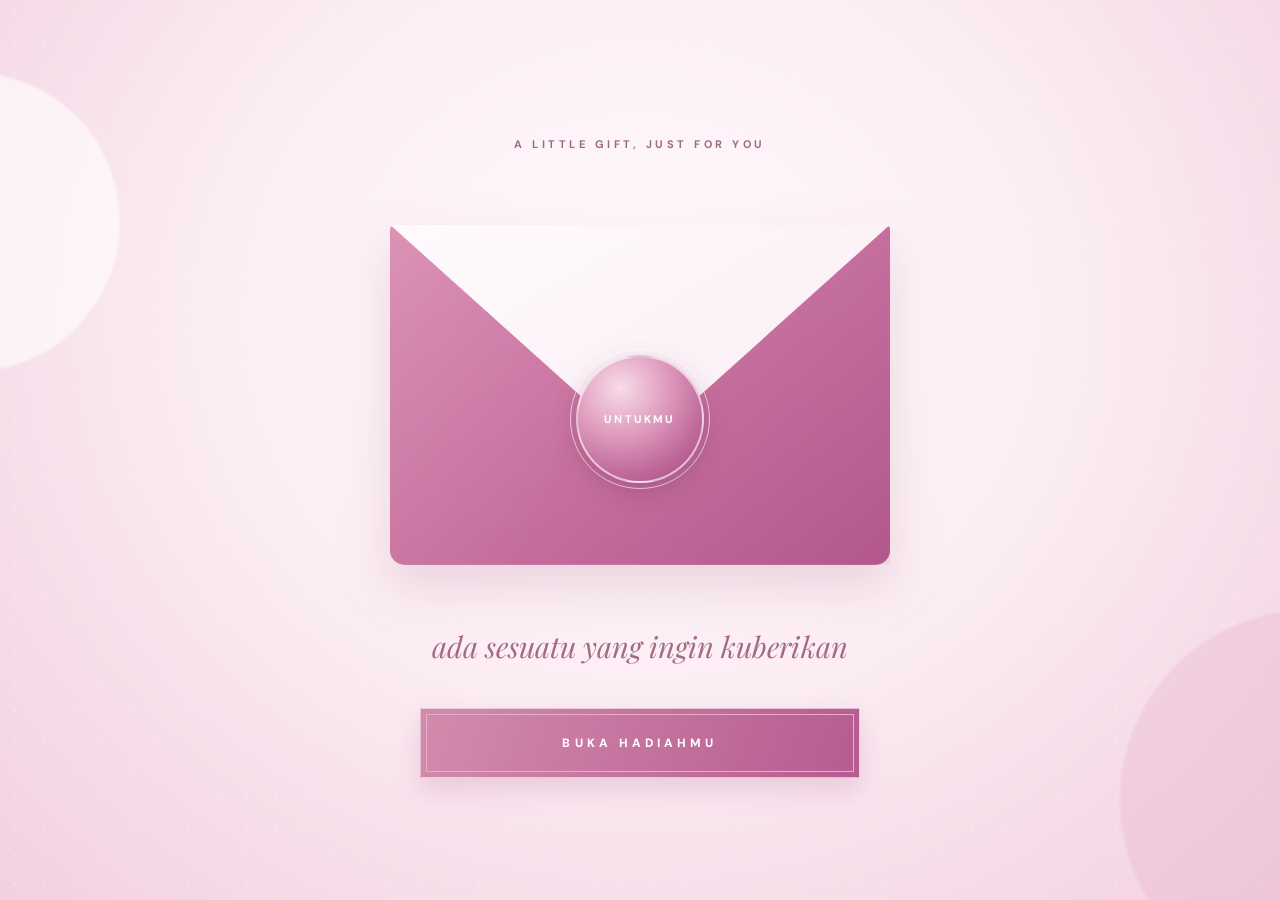
==== commit 0cd4c3ab: "Hide gift letter until envelope opens and fix mobile headline" ====
--- a/prank/index.html
+++ b/prank/index.html
@@ -1,96 +1,42 @@
 <!doctype html>
-<html lang="id">
-<head>
-<meta charset="utf-8">
-<meta name="viewport" content="width=device-width,initial-scale=1,viewport-fit=cover">
-<meta name="theme-color" content="#f8e5ed">
-<title>A Little Gift, Just for You</title>
-<link rel="preconnect" href="https://fonts.googleapis.com">
-<link rel="preconnect" href="https://fonts.gstatic.com" crossorigin>
-<link href="https://fonts.googleapis.com/css2?family=DM+Sans:wght@400;500;600;700;800&family=Playfair+Display:ital,wght@0,500;0,600;1,500&display=swap" rel="stylesheet">
+<html lang="id"><head>
+<meta charset="utf-8"><meta name="viewport" content="width=device-width,initial-scale=1,viewport-fit=cover"><meta name="theme-color" content="#f8e5ed"><title>A Little Gift, Just for You</title>
+<link rel="preconnect" href="https://fonts.googleapis.com"><link rel="preconnect" href="https://fonts.gstatic.com" crossorigin><link href="https://fonts.googleapis.com/css2?family=DM+Sans:wght@400;500;600;700;800&family=Playfair+Display:ital,wght@0,500;0,600;1,500&display=swap" rel="stylesheet">
 <style>
-:root{--rose:#c76e9c;--rose-dark:#a64b7c;--rose-light:#f5d7e5;--ink:#89566f}
-*{box-sizing:border-box}
-html,body{margin:0;min-height:100%;width:100%}
-body{font-family:"DM Sans",sans-serif;color:var(--ink);background:#f8e5ed;overflow-x:hidden}
-button{font:inherit}
-.page{min-height:100svh;display:flex;align-items:center;justify-content:center;padding:clamp(30px,7vh,70px) 22px max(42px,env(safe-area-inset-bottom));position:relative;overflow:hidden;background:radial-gradient(ellipse at 50% 35%,#fffafd 0,#fceef4 44%,#f2d0e0 100%)}
-.page:before,.page:after{content:"";position:absolute;border-radius:50%;pointer-events:none;filter:blur(1px)}
-.page:before{width:300px;height:300px;left:-180px;top:8%;background:#fff9}
-.page:after{width:380px;height:380px;right:-220px;bottom:-10%;background:#e8b2cc55}
-.grain{position:absolute;inset:0;pointer-events:none;opacity:.26;background-image:radial-gradient(#fff 1px,transparent 1.7px);background-size:29px 29px;mask-image:linear-gradient(transparent,#000 18%,#000 88%,transparent)}
+:root{--ink:#89566f}*{box-sizing:border-box}html,body{margin:0;min-height:100%;width:100%}body{font-family:"DM Sans",sans-serif;color:var(--ink);background:#f8e5ed;overflow-x:hidden}button{font:inherit}
+.page{min-height:100svh;display:flex;align-items:center;justify-content:center;padding:clamp(28px,6vh,62px) 22px max(40px,env(safe-area-inset-bottom));position:relative;overflow:hidden;background:radial-gradient(ellipse at 50% 35%,#fffafd 0,#fceef4 44%,#f2d0e0 100%)}
+.page:before,.page:after{content:"";position:absolute;border-radius:50%;pointer-events:none;filter:blur(1px)}.page:before{width:300px;height:300px;left:-180px;top:8%;background:#fff9}.page:after{width:380px;height:380px;right:-220px;bottom:-10%;background:#e8b2cc55}
+.grain{position:absolute;inset:0;pointer-events:none;opacity:.2;background-image:radial-gradient(#fff 1px,transparent 1.7px);background-size:29px 29px}
 .wrap{width:min(540px,100%);text-align:center;position:relative;z-index:1}
-.kicker{margin:0 0 clamp(42px,8vh,76px);font-size:clamp(10px,2.7vw,12px);font-weight:700;letter-spacing:.38em;line-height:1.8;color:#9d6a83}
+.kicker{margin:0 auto clamp(42px,8vh,76px);font-size:clamp(9px,2.15vw,11px);font-weight:700;letter-spacing:.32em;line-height:1.5;color:#9d6a83;white-space:nowrap}
 .envelope{width:min(500px,88vw);height:clamp(245px,64vw,340px);margin:auto;position:relative;perspective:1100px;filter:drop-shadow(0 22px 25px #98466b2c)}
 .env-back{position:absolute;inset:0;border-radius:5px 5px 15px 15px;background:linear-gradient(145deg,#df98b9,#b85b90);box-shadow:inset 0 0 0 1px #ffffff55}
-.letter{position:absolute;z-index:2;left:8%;right:8%;top:7%;height:82%;border-radius:8px;background:linear-gradient(150deg,#fff,#fff5fa);box-shadow:0 5px 18px #87375d20;display:flex;flex-direction:column;align-items:center;justify-content:center;gap:9px;transform:translateY(8%);transition:transform .9s cubic-bezier(.2,.75,.2,1)}
-.letter small{font-size:9px;font-weight:700;letter-spacing:.25em;color:#c18aa4}
-.letter strong{font:italic 34px "Playfair Display",serif;color:#a64b7c}
-.letter span{font-size:9px;letter-spacing:.16em;color:#bd83a0}
+.letter{position:absolute;z-index:2;left:8%;right:8%;top:7%;height:82%;border-radius:8px;background:linear-gradient(150deg,#fff,#fff5fa);box-shadow:0 5px 18px #87375d20;display:flex;flex-direction:column;align-items:center;justify-content:center;gap:9px;opacity:0;visibility:hidden;transform:translateY(58%) scale(.96);transition:transform .85s cubic-bezier(.2,.75,.2,1),opacity .35s,visibility 0s linear .85s}
+.letter small{font-size:9px;font-weight:700;letter-spacing:.25em;color:#c18aa4}.letter strong{font:italic 34px "Playfair Display",serif;color:#a64b7c}.letter span{font-size:9px;letter-spacing:.16em;color:#bd83a0}
 .env-pocket{position:absolute;z-index:4;inset:0;border-radius:5px 5px 15px 15px;background:linear-gradient(145deg,#d98ab0,#b75a90);clip-path:polygon(0 0,50% 57%,100% 0,100% 100%,0 100%)}
 .env-pocket:after{content:"";position:absolute;inset:0;background:linear-gradient(115deg,#ffffff12,transparent 45%,#762d5810)}
-.env-flap{position:absolute;z-index:5;left:0;right:0;top:0;height:66%;background:linear-gradient(150deg,#fffafd 0%,#f9edf3 100%);clip-path:polygon(0 0,100% 0,50% 100%);transform-origin:top center;transition:transform .85s cubic-bezier(.2,.75,.2,1);filter:drop-shadow(0 7px 5px #82365d20);backface-visibility:visible}
-.seal{position:absolute;z-index:7;left:50%;top:57%;transform:translate(-50%,-50%);width:clamp(104px,22vw,128px);aspect-ratio:1;border-radius:50%;display:grid;place-items:center;color:#fff;font-size:11px;font-weight:700;letter-spacing:.2em;background:radial-gradient(circle at 34% 25%,#f8dce9 0,#df9cbe 38%,#bd6597 72%,#a64b7c 100%);border:2px solid #fff9;outline:1px solid #fff9;outline-offset:5px;box-shadow:0 9px 24px #7430524a;transition:opacity .3s,transform .45s}
-.envelope.open .env-flap{transform:rotateX(180deg);z-index:1}
-.envelope.open .letter{transform:translateY(-38%)}
-.envelope.open .seal{opacity:0;transform:translate(-50%,-50%) scale(.5)}
+.env-flap{position:absolute;z-index:5;left:0;right:0;top:0;height:66%;background:linear-gradient(150deg,#fffafd,#f9edf3);clip-path:polygon(0 0,100% 0,50% 100%);transform-origin:top center;transition:transform .85s cubic-bezier(.2,.75,.2,1);filter:drop-shadow(0 7px 5px #82365d20)}
+.seal{position:absolute;z-index:7;left:50%;top:57%;transform:translate(-50%,-50%);width:clamp(104px,22vw,128px);aspect-ratio:1;border-radius:50%;display:grid;place-items:center;color:#fff;font-size:11px;font-weight:700;letter-spacing:.2em;background:radial-gradient(circle at 34% 25%,#f8dce9,#df9cbe 38%,#bd6597 72%,#a64b7c);border:2px solid #fff9;outline:1px solid #fff9;outline-offset:5px;box-shadow:0 9px 24px #7430524a;transition:opacity .3s,transform .45s}
+.envelope.open .env-flap{transform:rotateX(180deg);z-index:1}.envelope.open .letter{opacity:1;visibility:visible;transform:translateY(-39%) scale(1);transition-delay:0s}.envelope.open .seal{opacity:0;transform:translate(-50%,-50%) scale(.5)}
 .hint{font:italic clamp(21px,5.2vw,29px) "Playfair Display",serif;color:#a36b84;margin:clamp(44px,7vh,62px) 0 clamp(30px,5vh,43px)}
-.primary{width:min(440px,100%);min-height:70px;padding:16px 22px;border:1px solid #fff9;outline:1px solid #e4b0c8;outline-offset:-7px;background:linear-gradient(110deg,#d38bad,#b75b90);box-shadow:0 12px 24px #a64e792d;color:#fff;font-size:12px;font-weight:800;letter-spacing:.34em;cursor:pointer;transition:transform .2s,filter .2s}
-.primary:active{transform:translateY(2px)}
-.primary:disabled{opacity:.75;cursor:wait}
-button:focus-visible{outline:3px solid #7e3158;outline-offset:4px}
-.reveal{display:none;position:fixed;inset:0;z-index:10;place-items:center;padding:20px;background:radial-gradient(ellipse at 50% 20%,#efb2d0 0,#b65388 48%,#55213f 100%);opacity:0;overflow:auto}
-.reveal.show{display:grid;animation:fade .35s ease forwards}
-@keyframes fade{to{opacity:1}}
-.reveal:before{content:"";position:absolute;inset:0;opacity:.18;background-image:radial-gradient(#fff 1px,transparent 1.5px);background-size:27px 27px}
-.card{position:relative;width:min(430px,100%);padding:28px 23px 25px;text-align:center;border-radius:26px;background:linear-gradient(155deg,#fffafd,#ffeaf3);border:1px solid #ffffffc9;box-shadow:0 28px 80px #39132e66;transform:translateY(24px) scale(.92);animation:pop .55s .08s cubic-bezier(.2,1.25,.4,1) forwards}
-@keyframes pop{to{transform:translateY(0) scale(1)}}
-.topline{display:inline-block;padding:8px 13px;border-radius:99px;background:#f8dce9;color:#a64d7b;font-size:9px;font-weight:800;letter-spacing:.23em}
-.hand{font-family:system-ui,sans-serif;font-size:clamp(112px,34vw,158px);line-height:1.35;margin:8px auto 2px;filter:drop-shadow(0 12px 8px #a64d7930);animation:wiggle 1.2s .6s ease-in-out both}
-@keyframes wiggle{0%,100%{transform:rotate(0)}25%{transform:rotate(-12deg) scale(1.06)}55%{transform:rotate(10deg) scale(1.08)}}
-.card h1{font:600 clamp(31px,8vw,43px)/1.08 "Playfair Display",serif;color:#9d3f70;margin:2px 0 12px}
-.card h1 span{display:block;font-style:italic}
-.card p{font-size:13px;line-height:1.75;color:#876477;margin:0 auto 20px;max-width:310px}
-.again{border:0;border-radius:12px;padding:15px 22px;width:100%;background:linear-gradient(110deg,#d77eaa,#a94378);color:white;font-size:11px;font-weight:800;letter-spacing:.19em;box-shadow:0 9px 18px #a64e7930;cursor:pointer}
-.tiny{font-size:9px;color:#b78a9f;margin:14px 0 0;letter-spacing:.08em}
-.confetti{position:absolute;inset:0;overflow:hidden;pointer-events:none}
-.confetti i{position:absolute;top:-18px;width:7px;height:13px;border-radius:3px;background:#fff;animation:fall 2.8s linear infinite}
-.confetti i:nth-child(3n){background:#ffb5d5}.confetti i:nth-child(3n+1){background:#ffd86e}
-@keyframes fall{to{transform:translateY(110vh) rotate(650deg)}}
+.primary{width:min(440px,100%);min-height:70px;padding:16px 22px;border:1px solid #fff9;outline:1px solid #e4b0c8;outline-offset:-7px;background:linear-gradient(110deg,#d38bad,#b75b90);box-shadow:0 12px 24px #a64e792d;color:#fff;font-size:12px;font-weight:800;letter-spacing:.34em;cursor:pointer;transition:transform .2s}.primary:active{transform:translateY(2px)}.primary:disabled{opacity:.75;cursor:wait}button:focus-visible{outline:3px solid #7e3158;outline-offset:4px}
+.reveal{display:none;position:fixed;inset:0;z-index:10;place-items:center;padding:20px;background:radial-gradient(ellipse at 50% 20%,#efb2d0 0,#b65388 48%,#55213f 100%);opacity:0;overflow:auto}.reveal.show{display:grid;animation:fade .35s ease forwards}@keyframes fade{to{opacity:1}}.reveal:before{content:"";position:absolute;inset:0;opacity:.18;background-image:radial-gradient(#fff 1px,transparent 1.5px);background-size:27px 27px}
+.card{position:relative;width:min(430px,100%);padding:28px 23px 25px;text-align:center;border-radius:26px;background:linear-gradient(155deg,#fffafd,#ffeaf3);border:1px solid #ffffffc9;box-shadow:0 28px 80px #39132e66;transform:translateY(24px) scale(.92);animation:pop .55s .08s cubic-bezier(.2,1.25,.4,1) forwards}@keyframes pop{to{transform:translateY(0) scale(1)}}
+.topline{display:inline-block;padding:8px 13px;border-radius:99px;background:#f8dce9;color:#a64d7b;font-size:9px;font-weight:800;letter-spacing:.23em}.hand{font-family:system-ui,sans-serif;font-size:clamp(112px,34vw,158px);line-height:1.35;margin:8px auto 2px;filter:drop-shadow(0 12px 8px #a64d7930);animation:wiggle 1.2s .6s ease-in-out both}@keyframes wiggle{0%,100%{transform:rotate(0)}25%{transform:rotate(-12deg) scale(1.06)}55%{transform:rotate(10deg) scale(1.08)}}
+.card h1{font:600 clamp(31px,8vw,43px)/1.08 "Playfair Display",serif;color:#9d3f70;margin:2px 0 12px}.card h1 span{display:block;font-style:italic}.card p{font-size:13px;line-height:1.75;color:#876477;margin:0 auto 20px;max-width:310px}
+.again{border:0;border-radius:12px;padding:15px 22px;width:100%;background:linear-gradient(110deg,#d77eaa,#a94378);color:white;font-size:11px;font-weight:800;letter-spacing:.19em;box-shadow:0 9px 18px #a64e7930;cursor:pointer}.tiny{font-size:9px;color:#b78a9f;margin:14px 0 0;letter-spacing:.08em}
+.confetti{position:absolute;inset:0;overflow:hidden;pointer-events:none}.confetti i{position:absolute;top:-18px;width:7px;height:13px;border-radius:3px;background:#fff;animation:fall 2.8s linear infinite}.confetti i:nth-child(3n){background:#ffb5d5}.confetti i:nth-child(3n+1){background:#ffd86e}@keyframes fall{to{transform:translateY(110vh) rotate(650deg)}}
 @media(max-height:720px){.page{padding-top:25px}.kicker{margin-bottom:32px}.envelope{height:clamp(220px,48vh,290px)}.hint{margin:30px 0 24px}.primary{min-height:60px}}
-@media(max-width:390px){.kicker{letter-spacing:.3em}.envelope{width:90vw;height:250px}.hint{font-size:22px}.primary{font-size:11px}}
+@media(max-width:390px){.kicker{letter-spacing:.25em;font-size:9px}.envelope{width:90vw;height:250px}.hint{font-size:22px}.primary{font-size:11px}}
 @media(prefers-reduced-motion:reduce){*,*:before,*:after{animation-duration:.01ms!important;animation-iteration-count:1!important;transition-duration:.01ms!important}}
-</style>
-</head>
-<body>
-<main class="page">
-<div class="grain" aria-hidden="true"></div>
-<section class="wrap" aria-label="Hadiah rahasia">
-<p class="kicker">A LITTLE GIFT, JUST FOR YOU</p>
-<div class="envelope" id="envelope">
-<div class="env-back"></div>
-<div class="letter"><small>SEBUAH KEJUTAN KECIL</small><strong>Untukmu</strong><span>DIBUKA DENGAN SENYUM</span></div>
-<div class="env-pocket"></div>
-<div class="env-flap"></div>
-<div class="seal">UNTUKMU</div>
-</div>
-<p class="hint" id="hint">ada sesuatu yang ingin kuberikan</p>
-<button class="primary" id="open" type="button">BUKA HADIAHMU</button>
-</section>
-</main>
-<section class="reveal" id="reveal" role="dialog" aria-modal="true" aria-labelledby="revealTitle">
-<div class="confetti" aria-hidden="true"><i style="left:5%;animation-delay:.1s"></i><i style="left:15%;animation-delay:.8s"></i><i style="left:25%;animation-delay:.4s"></i><i style="left:36%;animation-delay:1.2s"></i><i style="left:48%;animation-delay:.2s"></i><i style="left:59%;animation-delay:1s"></i><i style="left:70%;animation-delay:.5s"></i><i style="left:82%;animation-delay:1.4s"></i><i style="left:94%;animation-delay:.3s"></i></div>
-<div class="card"><div class="topline">PLOT TWIST • KAMU TERTIPU 🤭</div><div class="hand" role="img" aria-label="Jari tengah">🖕</div>
-<h1 id="revealTitle">HAHAHA <span>KENA PRANK!</span></h1>
-<p>Kirain dapat hadiah spesial, ya? EHH malah dapat salam satu jari. Jangan marah, bercanda doang! 😭💗</p>
-<button class="again" id="again" type="button">↻ &nbsp; ULANGI PRANK-NYA</button><div class="tiny">JANGAN DIANGGAP SERIUS, INI CUMA BERCANDA ♡</div></div>
-</section>
+</style></head><body>
+<main class="page"><div class="grain" aria-hidden="true"></div><section class="wrap" aria-label="Hadiah rahasia">
+<p class="kicker">A LITTLE GIFT, JUST FOR YOU</p><div class="envelope" id="envelope"><div class="env-back"></div><div class="letter"><small>SEBUAH KEJUTAN KECIL</small><strong>Untukmu</strong><span>DIBUKA DENGAN SENYUM</span></div><div class="env-pocket"></div><div class="env-flap"></div><div class="seal">UNTUKMU</div></div>
+<p class="hint" id="hint">ada sesuatu yang ingin kuberikan</p><button class="primary" id="open" type="button">BUKA HADIAHMU</button></section></main>
+<section class="reveal" id="reveal" role="dialog" aria-modal="true" aria-labelledby="revealTitle"><div class="confetti" aria-hidden="true"><i style="left:5%;animation-delay:.1s"></i><i style="left:15%;animation-delay:.8s"></i><i style="left:25%;animation-delay:.4s"></i><i style="left:36%;animation-delay:1.2s"></i><i style="left:48%;animation-delay:.2s"></i><i style="left:59%;animation-delay:1s"></i><i style="left:70%;animation-delay:.5s"></i><i style="left:82%;animation-delay:1.4s"></i><i style="left:94%;animation-delay:.3s"></i></div><div class="card"><div class="topline">PLOT TWIST • KAMU TERTIPU 🤭</div><div class="hand" role="img" aria-label="Jari tengah">🖕</div><h1 id="revealTitle">HAHAHA <span>KENA PRANK!</span></h1><p>Kirain dapat hadiah spesial, ya? EHH malah dapat salam satu jari. Jangan marah, bercanda doang! 😭💗</p><button class="again" id="again" type="button">↻ &nbsp; ULANGI PRANK-NYA</button><div class="tiny">JANGAN DIANGGAP SERIUS, INI CUMA BERCANDA ♡</div></div></section>
 <script>
 const envelope=document.getElementById('envelope'),openButton=document.getElementById('open'),reveal=document.getElementById('reveal'),hint=document.getElementById('hint');let opened=false,timer;
 openButton.addEventListener('click',()=>{if(opened)return;opened=true;envelope.classList.add('open');hint.textContent='sebentar... ada kejutan untukmu';openButton.textContent='MENYIAPKAN KEJUTAN...';openButton.disabled=true;timer=window.setTimeout(()=>reveal.classList.add('show'),900)});
 function resetPrank(){clearTimeout(timer);reveal.classList.remove('show');envelope.classList.remove('open');hint.textContent='ada sesuatu yang ingin kuberikan';openButton.textContent='BUKA HADIAHMU';openButton.disabled=false;opened=false}
-document.getElementById('again').addEventListener('click',resetPrank);
-document.addEventListener('keydown',e=>{if(e.key==='Escape'&&reveal.classList.contains('show'))resetPrank()});
-</script>
-</body>
-</html>+document.getElementById('again').addEventListener('click',resetPrank);document.addEventListener('keydown',e=>{if(e.key==='Escape'&&reveal.classList.contains('show'))resetPrank()});
+</script></body></html>
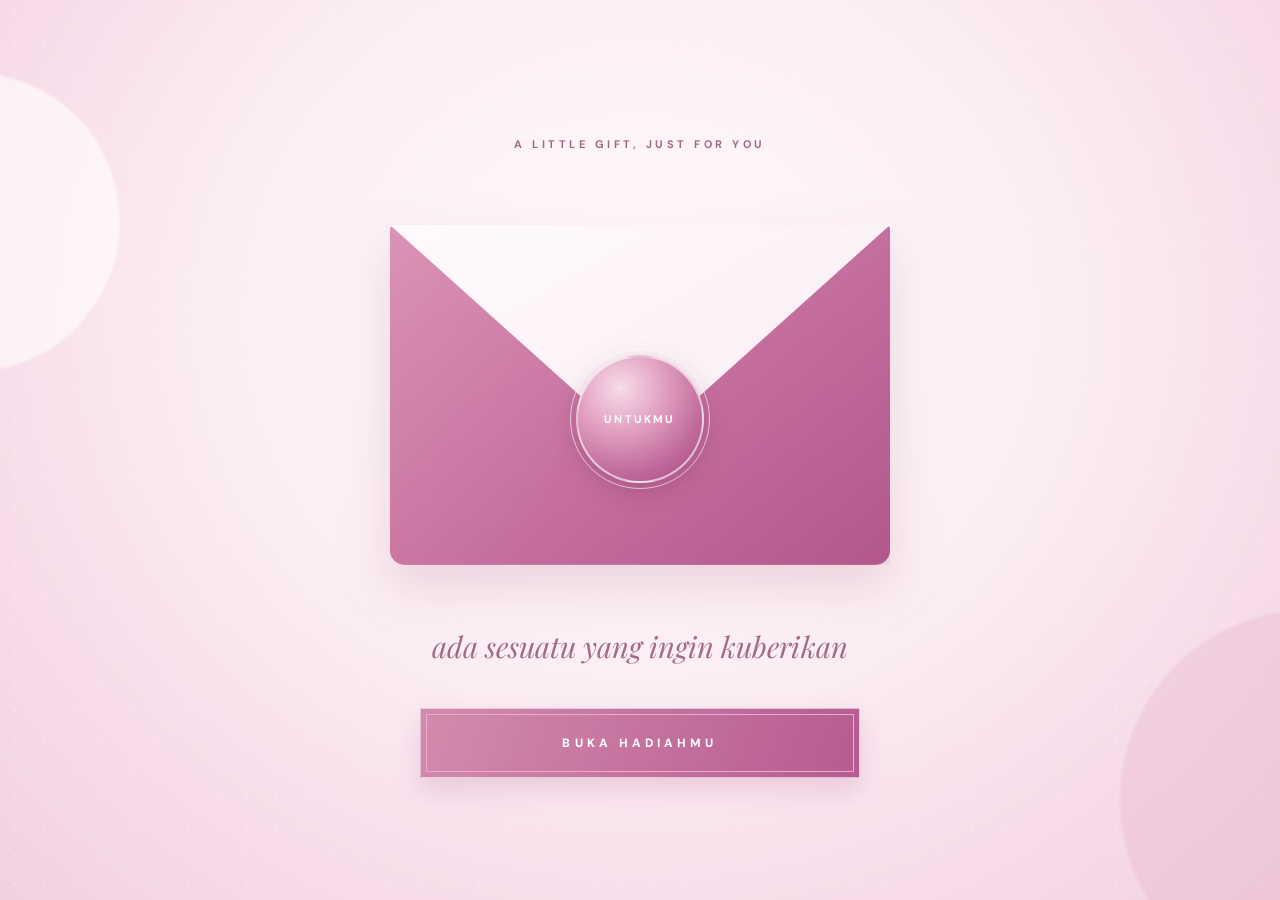
==== commit 3100cf61: "Smooth envelope opening with staggered flap and letter animation" ====
--- a/prank/index.html
+++ b/prank/index.html
@@ -9,15 +9,15 @@
 .grain{position:absolute;inset:0;pointer-events:none;opacity:.2;background-image:radial-gradient(#fff 1px,transparent 1.7px);background-size:29px 29px}
 .wrap{width:min(540px,100%);text-align:center;position:relative;z-index:1}
 .kicker{margin:0 auto clamp(42px,8vh,76px);font-size:clamp(9px,2.15vw,11px);font-weight:700;letter-spacing:.32em;line-height:1.5;color:#9d6a83;white-space:nowrap}
-.envelope{width:min(500px,88vw);height:clamp(245px,64vw,340px);margin:auto;position:relative;perspective:1100px;filter:drop-shadow(0 22px 25px #98466b2c)}
+.envelope{width:min(500px,88vw);height:clamp(245px,64vw,340px);margin:auto;position:relative;perspective:1400px;transform-style:preserve-3d;filter:drop-shadow(0 22px 25px #98466b2c)}
 .env-back{position:absolute;inset:0;border-radius:5px 5px 15px 15px;background:linear-gradient(145deg,#df98b9,#b85b90);box-shadow:inset 0 0 0 1px #ffffff55}
-.letter{position:absolute;z-index:2;left:8%;right:8%;top:7%;height:82%;border-radius:8px;background:linear-gradient(150deg,#fff,#fff5fa);box-shadow:0 5px 18px #87375d20;display:flex;flex-direction:column;align-items:center;justify-content:center;gap:9px;opacity:0;visibility:hidden;transform:translateY(58%) scale(.96);transition:transform .85s cubic-bezier(.2,.75,.2,1),opacity .35s,visibility 0s linear .85s}
+.letter{position:absolute;z-index:2;left:8%;right:8%;top:7%;height:82%;border-radius:8px;background:linear-gradient(150deg,#fff,#fff5fa);box-shadow:0 5px 18px #87375d20;display:flex;flex-direction:column;align-items:center;justify-content:center;gap:9px;opacity:0;visibility:hidden;transform:translateY(58%) scale(.96);transition:transform 1.2s cubic-bezier(.22,1,.36,1),opacity .45s ease,visibility 0s linear 1.2s;will-change:transform,opacity}
 .letter small{font-size:9px;font-weight:700;letter-spacing:.25em;color:#c18aa4}.letter strong{font:italic 34px "Playfair Display",serif;color:#a64b7c}.letter span{font-size:9px;letter-spacing:.16em;color:#bd83a0}
 .env-pocket{position:absolute;z-index:4;inset:0;border-radius:5px 5px 15px 15px;background:linear-gradient(145deg,#d98ab0,#b75a90);clip-path:polygon(0 0,50% 57%,100% 0,100% 100%,0 100%)}
 .env-pocket:after{content:"";position:absolute;inset:0;background:linear-gradient(115deg,#ffffff12,transparent 45%,#762d5810)}
-.env-flap{position:absolute;z-index:5;left:0;right:0;top:0;height:66%;background:linear-gradient(150deg,#fffafd,#f9edf3);clip-path:polygon(0 0,100% 0,50% 100%);transform-origin:top center;transition:transform .85s cubic-bezier(.2,.75,.2,1);filter:drop-shadow(0 7px 5px #82365d20)}
-.seal{position:absolute;z-index:7;left:50%;top:57%;transform:translate(-50%,-50%);width:clamp(104px,22vw,128px);aspect-ratio:1;border-radius:50%;display:grid;place-items:center;color:#fff;font-size:11px;font-weight:700;letter-spacing:.2em;background:radial-gradient(circle at 34% 25%,#f8dce9,#df9cbe 38%,#bd6597 72%,#a64b7c);border:2px solid #fff9;outline:1px solid #fff9;outline-offset:5px;box-shadow:0 9px 24px #7430524a;transition:opacity .3s,transform .45s}
-.envelope.open .env-flap{transform:rotateX(180deg);z-index:1}.envelope.open .letter{opacity:1;visibility:visible;transform:translateY(-39%) scale(1);transition-delay:0s}.envelope.open .seal{opacity:0;transform:translate(-50%,-50%) scale(.5)}
+.env-flap{position:absolute;z-index:5;left:0;right:0;top:0;height:66%;background:linear-gradient(150deg,#fffafd,#f9edf3);clip-path:polygon(0 0,100% 0,50% 100%);transform-origin:top center;transition:transform 1.15s cubic-bezier(.22,1,.36,1);transform-style:preserve-3d;backface-visibility:hidden;will-change:transform;filter:drop-shadow(0 7px 5px #82365d20)}
+.seal{position:absolute;z-index:7;left:50%;top:57%;transform:translate(-50%,-50%);width:clamp(104px,22vw,128px);aspect-ratio:1;border-radius:50%;display:grid;place-items:center;color:#fff;font-size:11px;font-weight:700;letter-spacing:.2em;background:radial-gradient(circle at 34% 25%,#f8dce9,#df9cbe 38%,#bd6597 72%,#a64b7c);border:2px solid #fff9;outline:1px solid #fff9;outline-offset:5px;box-shadow:0 9px 24px #7430524a;transition:opacity .45s ease,transform .65s cubic-bezier(.22,1,.36,1)}
+.envelope.open .env-flap{transform:rotateX(180deg);z-index:1}.envelope.open .letter{opacity:1;visibility:visible;transform:translateY(-42%) scale(1);transition-delay:.18s,0s,0s}.envelope.open .seal{opacity:0;transform:translate(-50%,-50%) scale(.5)}
 .hint{font:italic clamp(21px,5.2vw,29px) "Playfair Display",serif;color:#a36b84;margin:clamp(44px,7vh,62px) 0 clamp(30px,5vh,43px)}
 .primary{width:min(440px,100%);min-height:70px;padding:16px 22px;border:1px solid #fff9;outline:1px solid #e4b0c8;outline-offset:-7px;background:linear-gradient(110deg,#d38bad,#b75b90);box-shadow:0 12px 24px #a64e792d;color:#fff;font-size:12px;font-weight:800;letter-spacing:.34em;cursor:pointer;transition:transform .2s}.primary:active{transform:translateY(2px)}.primary:disabled{opacity:.75;cursor:wait}button:focus-visible{outline:3px solid #7e3158;outline-offset:4px}
 .reveal{display:none;position:fixed;inset:0;z-index:10;place-items:center;padding:20px;background:radial-gradient(ellipse at 50% 20%,#efb2d0 0,#b65388 48%,#55213f 100%);opacity:0;overflow:auto}.reveal.show{display:grid;animation:fade .35s ease forwards}@keyframes fade{to{opacity:1}}.reveal:before{content:"";position:absolute;inset:0;opacity:.18;background-image:radial-gradient(#fff 1px,transparent 1.5px);background-size:27px 27px}
@@ -36,7 +36,7 @@
 <section class="reveal" id="reveal" role="dialog" aria-modal="true" aria-labelledby="revealTitle"><div class="confetti" aria-hidden="true"><i style="left:5%;animation-delay:.1s"></i><i style="left:15%;animation-delay:.8s"></i><i style="left:25%;animation-delay:.4s"></i><i style="left:36%;animation-delay:1.2s"></i><i style="left:48%;animation-delay:.2s"></i><i style="left:59%;animation-delay:1s"></i><i style="left:70%;animation-delay:.5s"></i><i style="left:82%;animation-delay:1.4s"></i><i style="left:94%;animation-delay:.3s"></i></div><div class="card"><div class="topline">PLOT TWIST • KAMU TERTIPU 🤭</div><div class="hand" role="img" aria-label="Jari tengah">🖕</div><h1 id="revealTitle">HAHAHA <span>KENA PRANK!</span></h1><p>Kirain dapat hadiah spesial, ya? EHH malah dapat salam satu jari. Jangan marah, bercanda doang! 😭💗</p><button class="again" id="again" type="button">↻ &nbsp; ULANGI PRANK-NYA</button><div class="tiny">JANGAN DIANGGAP SERIUS, INI CUMA BERCANDA ♡</div></div></section>
 <script>
 const envelope=document.getElementById('envelope'),openButton=document.getElementById('open'),reveal=document.getElementById('reveal'),hint=document.getElementById('hint');let opened=false,timer;
-openButton.addEventListener('click',()=>{if(opened)return;opened=true;envelope.classList.add('open');hint.textContent='sebentar... ada kejutan untukmu';openButton.textContent='MENYIAPKAN KEJUTAN...';openButton.disabled=true;timer=window.setTimeout(()=>reveal.classList.add('show'),900)});
+openButton.addEventListener('click',()=>{if(opened)return;opened=true;envelope.classList.add('open');hint.textContent='sebentar... ada kejutan untukmu';openButton.textContent='MENYIAPKAN KEJUTAN...';openButton.disabled=true;timer=window.setTimeout(()=>reveal.classList.add('show'),1550)});
 function resetPrank(){clearTimeout(timer);reveal.classList.remove('show');envelope.classList.remove('open');hint.textContent='ada sesuatu yang ingin kuberikan';openButton.textContent='BUKA HADIAHMU';openButton.disabled=false;opened=false}
 document.getElementById('again').addEventListener('click',resetPrank);document.addEventListener('keydown',e=>{if(e.key==='Escape'&&reveal.classList.contains('show'))resetPrank()});
 </script></body></html>
